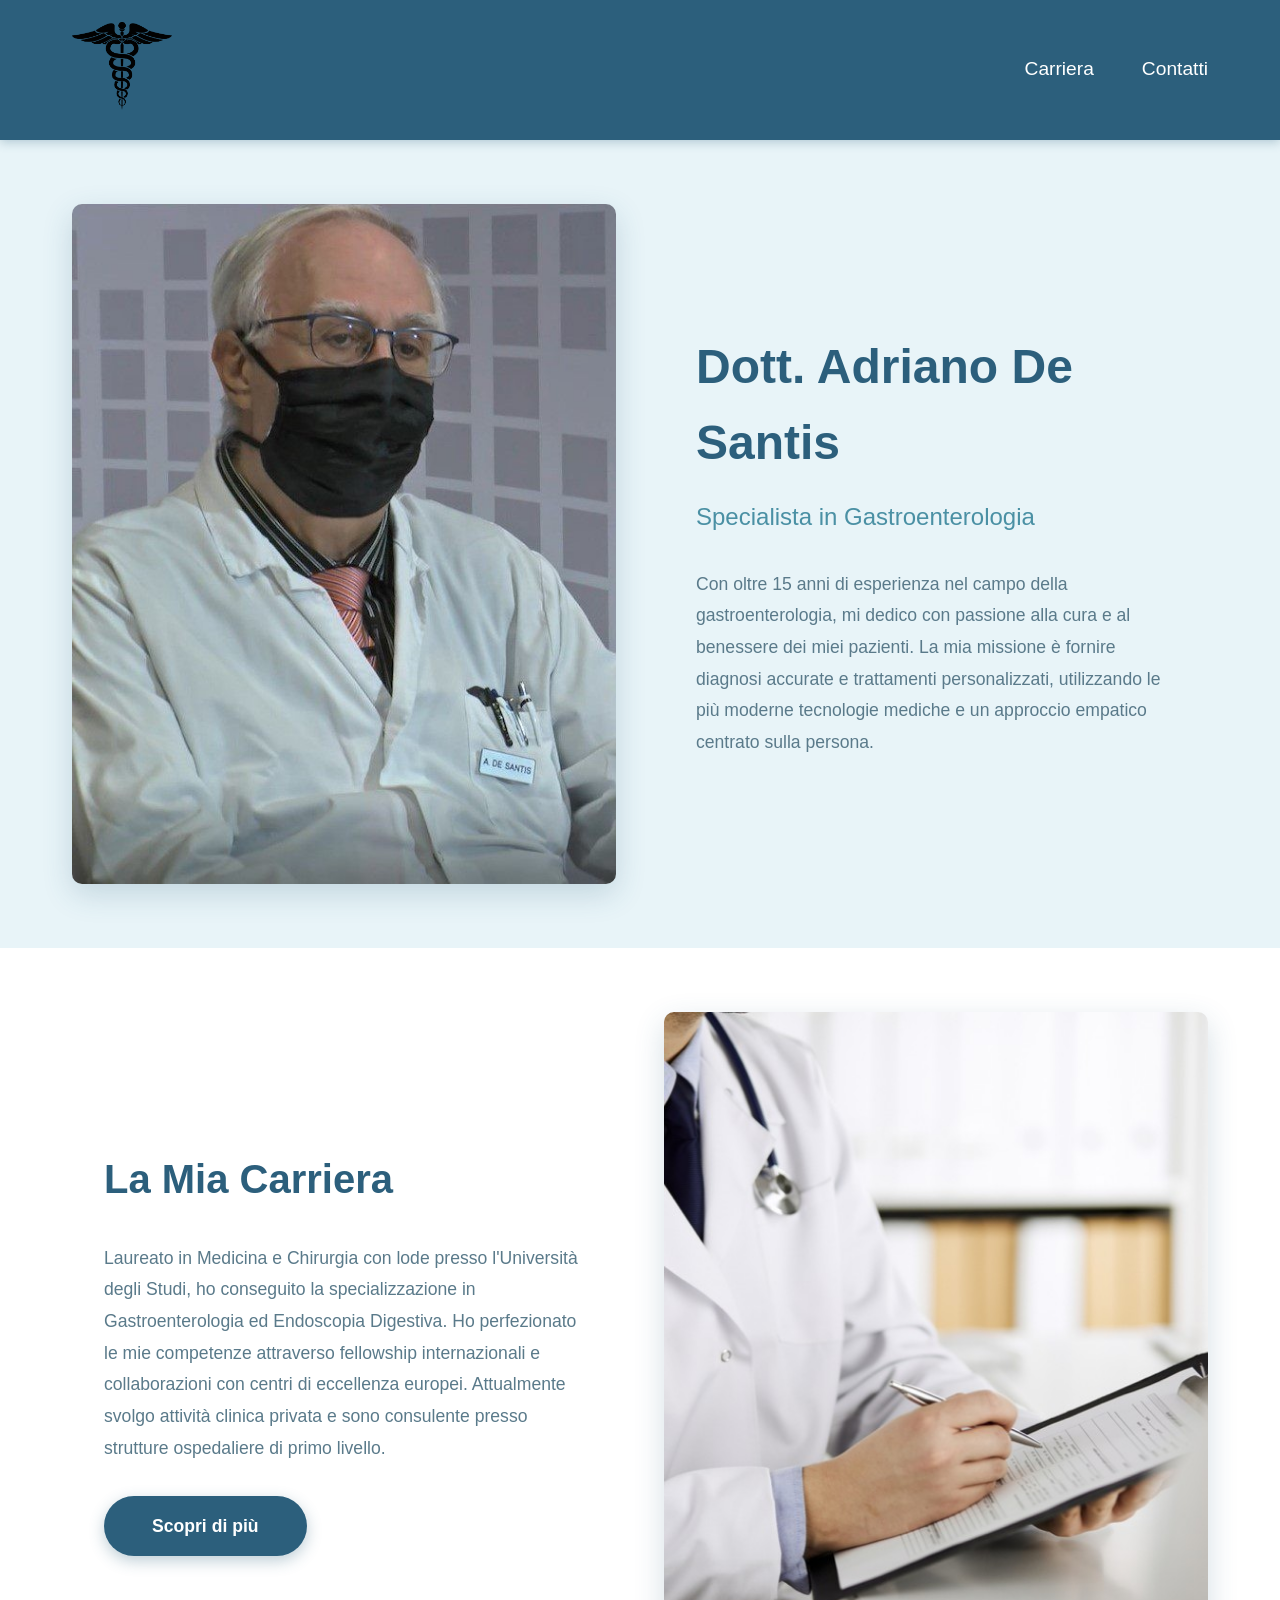
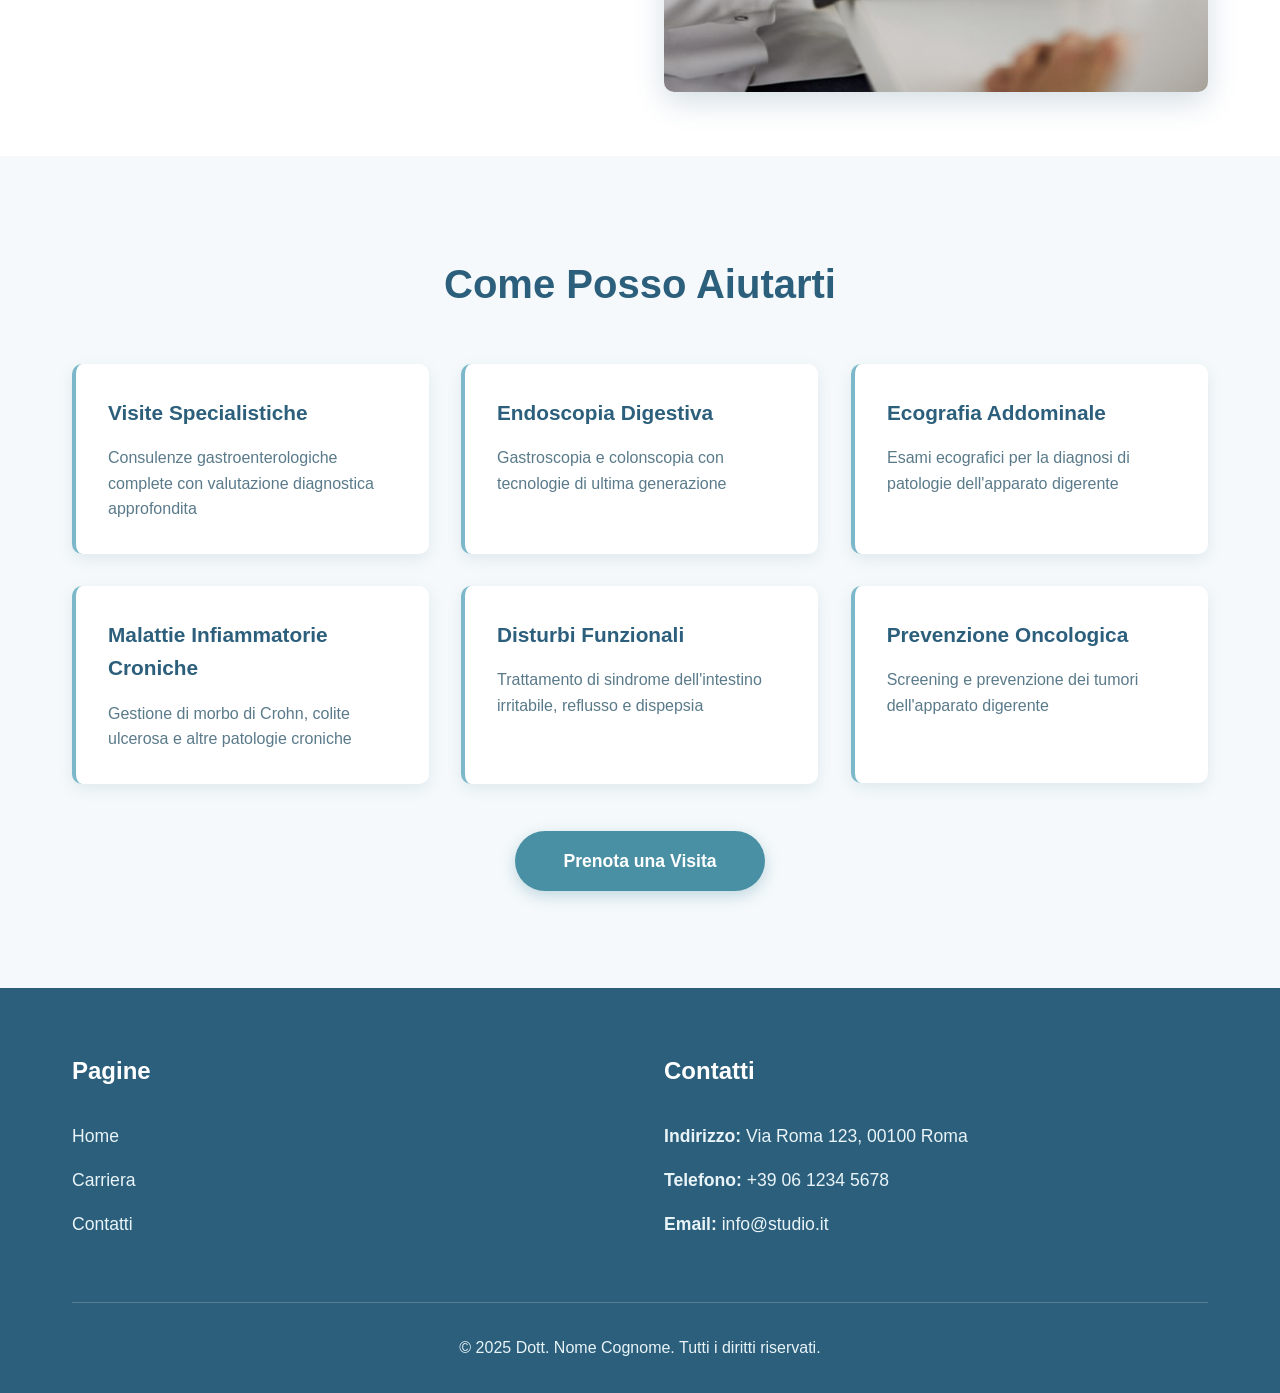
==== index.html @ cd959688 "primocaricamento" ====
<!DOCTYPE html>
<html lang="it">
<head>
    <meta charset="UTF-8">
    <meta name="viewport" content="width=device-width, initial-scale=1.0">
    <title>Dott. Nome Cognome - Gastroenterologo</title>
    <link rel="stylesheet" href="style.css">
</head>
<body>
    <!-- Header -->
    <header class="header">
        <div class="container">
            <div class="header-content">
                <div class="logo">
                    <img src="media/logo.png" alt="Logo Dott. Adriano De Santis" class="logo-image">
                </div>
                <nav class="nav">
                    <ul class="nav-list">
                        <li><a href="carriera.html" class="nav-link">Carriera</a></li>
                        <li><a href="contatti.html" class="nav-link">Contatti</a></li>
                    </ul>
                </nav>
            </div>
        </div>
    </header>

    <!-- Hero Section -->
    <main class="main">
        <!-- Section 1: Photo + Presentation -->
        <section class="hero-section section-1">
            <div class="container">
                <div class="hero-content reverse">
                    <div class="hero-image animate-slide-left">
                        <img src="media/foto_adri.jpg" alt="Dott. Adriano De Santis - Foto profilo" class="hero-photo" loading="eager" decoding="async">
                    </div>
                    <div class="hero-text animate-slide-right">
                        <h1 class="doctor-name">Dott. Adriano De Santis</h1>
                        <p class="doctor-title">Specialista in Gastroenterologia</p>
                        <p class="doctor-description">
                            Con oltre 15 anni di esperienza nel campo della gastroenterologia, 
                            mi dedico con passione alla cura e al benessere dei miei pazienti. 
                            La mia missione è fornire diagnosi accurate e trattamenti personalizzati, 
                            utilizzando le più moderne tecnologie mediche e un approccio empatico 
                            centrato sulla persona.
                        </p>
                    </div>
                </div>
            </div>
        </section>

        <!-- Section 2: Career Summary -->
        <section class="hero-section section-2">
            <div class="container">
                <div class="hero-content">
                    <div class="hero-text animate-slide-left">
                        <h2 class="section-title">La Mia Carriera</h2>
                        <p class="section-description">
                            Laureato in Medicina e Chirurgia con lode presso l'Università degli Studi, 
                            ho conseguito la specializzazione in Gastroenterologia ed Endoscopia Digestiva. 
                            Ho perfezionato le mie competenze attraverso fellowship internazionali e 
                            collaborazioni con centri di eccellenza europei. Attualmente svolgo attività 
                            clinica privata e sono consulente presso strutture ospedaliere di primo livello.
                        </p>
                        <a href="carriera.html" class="btn btn-primary">Scopri di più</a>
                    </div>
                    <div class="hero-image animate-slide-right">
                        <img src="media/visita-medica.jpeg" alt="Visita medica - Studio" class="hero-photo" loading="lazy" decoding="async">
                    </div>
                </div>
            </div>
        </section>

        <!-- Section 3: Services -->
        <section class="hero-section section-3">
            <div class="container">
                <div class="services-content">
                    <h2 class="section-title centered animate-fade-in">Come Posso Aiutarti</h2>
                    <div class="services-grid">
                        <div class="service-item animate-scale-up" data-delay="100">
                            <h3>Visite Specialistiche</h3>
                            <p>Consulenze gastroenterologiche complete con valutazione diagnostica approfondita</p>
                        </div>
                        <div class="service-item animate-scale-up" data-delay="200">
                            <h3>Endoscopia Digestiva</h3>
                            <p>Gastroscopia e colonscopia con tecnologie di ultima generazione</p>
                        </div>
                        <div class="service-item animate-scale-up" data-delay="300">
                            <h3>Ecografia Addominale</h3>
                            <p>Esami ecografici per la diagnosi di patologie dell'apparato digerente</p>
                        </div>
                        <div class="service-item animate-scale-up" data-delay="400">
                            <h3>Malattie Infiammatorie Croniche</h3>
                            <p>Gestione di morbo di Crohn, colite ulcerosa e altre patologie croniche</p>
                        </div>
                        <div class="service-item animate-scale-up" data-delay="500">
                            <h3>Disturbi Funzionali</h3>
                            <p>Trattamento di sindrome dell'intestino irritabile, reflusso e dispepsia</p>
                        </div>
                        <div class="service-item animate-scale-up" data-delay="600">
                            <h3>Prevenzione Oncologica</h3>
                            <p>Screening e prevenzione dei tumori dell'apparato digerente</p>
                        </div>
                    </div>
                    <div class="cta-container animate-bounce-in" data-delay="800">
                        <a href="contatti.html" class="btn btn-secondary">Prenota una Visita</a>
                    </div>
                </div>
            </div>
        </section>
    </main>

    <!-- Footer -->
    <footer class="footer">
        <div class="container">
            <div class="footer-content">
                <div class="footer-left">
                    <h3 class="footer-title">Pagine</h3>
                    <ul class="footer-links">
                        <li><a href="index.html">Home</a></li>
                        <li><a href="carriera.html">Carriera</a></li>
                        <li><a href="contatti.html">Contatti</a></li>
                    </ul>
                </div>
                <div class="footer-right">
                        <h3 class="footer-title">Contatti</h3>
                        <div class="contact-info">
                            <p class="contact-item"><strong>Indirizzo:</strong> Via Roma 123, 00100 Roma</p>
                            <p class="contact-item"><strong>Telefono:</strong> <a href="tel:+390612345678">+39 06 1234 5678</a></p>
                            <p class="contact-item"><strong>Email:</strong> <a href="mailto:info@studio.it">info@studio.it</a></p>
                    </div>
                </div>
            </div>
            <div class="footer-bottom">
                <p>&copy; 2025 Dott. Nome Cognome. Tutti i diritti riservati.</p>
            </div>
        </div>
    </footer>

    <script src="script.js"></script>
</body>
</html>
---- style.css ----
/* Reset e Base */
* {
    margin: 0;
    padding: 0;
    box-sizing: border-box;
}

:root {
    /* Color palette ispirata alla foto_idea */
    --color-primary: #2C5F7C;      /* Blu scuro professionale */
    --color-secondary: #4A90A4;    /* Azzurro medio */
    --color-accent: #7CB8C9;       /* Azzurro chiaro */
    --color-light: #E8F4F8;        /* Azzurro molto chiaro */
    --color-white: #FFFFFF;
    --color-text-dark: #1A3A4A;
    --color-text-light: #5A7A8A;
    --color-bg: #F5F9FB;
    
    /* Typography */
    --font-primary: 'Segoe UI', Tahoma, Geneva, Verdana, sans-serif;
    --font-size-base: 16px;
    --line-height: 1.6;
    
    /* Spacing */
    --spacing-xs: 0.5rem;
    --spacing-sm: 1rem;
    --spacing-md: 2rem;
    --spacing-lg: 3rem;
    --spacing-xl: 4rem;
    
    /* Transitions */
    --transition: all 0.3s ease;
}

body {
    font-family: var(--font-primary);
    font-size: var(--font-size-base);
    line-height: var(--line-height);
    color: var(--color-text-dark);
    background-color: var(--color-white);
}

.container {
    max-width: 1200px;
    margin: 0 auto;
    padding: 0 var(--spacing-md);
}

/* Header */
.header {
    background-color: var(--color-primary);
    box-shadow: 0 2px 10px rgba(44, 95, 124, 0.3);
    position: sticky;
    top: 0;
    z-index: 1000;
    transition: var(--transition);
}

.header.scrolled {
    box-shadow: 0 4px 20px rgba(44, 95, 124, 0.4);
}

.header-content {
    display: flex;
    justify-content: space-between;
    align-items: center;
    padding: var(--spacing-sm) 0;
}

.logo-circle {
    width: 60px;
    height: 60px;
    background-color: var(--color-white);
    border: 3px solid var(--color-white);
    border-radius: 50%;
    transition: var(--transition);
}

.logo-circle:hover {
    transform: scale(1.05);
    border-color: var(--color-accent);
}

/* Logo Image */
.logo-image {
    width: 100px;
    height: 100px;
    object-fit: contain;
    transition: var(--transition);
    border-radius: 8px;
}

.logo-image:hover {
    transform: scale(1.05);
}

.nav-list {
    display: flex;
    list-style: none;
    gap: var(--spacing-lg);
}

.nav-link {
    text-decoration: none;
    color: var(--color-white);
    font-weight: 500;
    font-size: 1.2rem;
    position: relative;
    padding: var(--spacing-xs) 0;
    transition: var(--transition);
}

.nav-link::after {
    content: '';
    position: absolute;
    bottom: 0;
    left: 0;
    width: 0;
    height: 2px;
    background-color: var(--color-white);
    transition: var(--transition);
}

.nav-link:hover {
    color: var(--color-accent);
}

.nav-link:hover::after {
    width: 100%;
}

/* Main Sections */
.main {
    background-color: var(--color-white);
}

.hero-section {
    padding: var(--spacing-xl) 0;
}

.section-1 {
    background-color: var(--color-light);
}

.section-2 {
    background-color: var(--color-white);
}

.section-3 {
    background-color: var(--color-bg);
}

.hero-content {
    display: grid;
    grid-template-columns: 1fr 1fr;
    gap: var(--spacing-lg);
    align-items: center;
}

.hero-content.reverse {
    direction: ltr;
}

.hero-content.reverse .hero-image {
    order: -1;
}

.hero-image {
    width: 100%;
}

.hero-photo {
    width: 100%;
    height: auto;
    aspect-ratio: 4/5;
    object-fit: cover;
    border-radius: 10px;
    box-shadow: 0 10px 30px rgba(44, 95, 124, 0.2);
    transition: var(--transition);
    display: block;
}

.hero-photo:hover {
    transform: translateY(-5px);
    box-shadow: 0 15px 40px rgba(44, 95, 124, 0.25);
}

.image-placeholder {
    width: 100%;
    aspect-ratio: 4/5;
    background: linear-gradient(135deg, var(--color-secondary), var(--color-accent));
    border-radius: 10px;
    display: flex;
    align-items: center;
    justify-content: center;
    box-shadow: 0 10px 30px rgba(44, 95, 124, 0.2);
    transition: var(--transition);
}

.image-placeholder:hover {
    transform: translateY(-5px);
    box-shadow: 0 15px 40px rgba(44, 95, 124, 0.25);
}

.image-placeholder span {
    color: var(--color-white);
    font-size: 1.2rem;
    font-weight: 500;
}

.hero-text {
    padding: var(--spacing-md);
}

.doctor-name {
    font-size: 3rem;
    color: var(--color-primary);
    margin-bottom: var(--spacing-sm);
    font-weight: 700;
}

.doctor-title {
    font-size: 1.5rem;
    color: var(--color-secondary);
    margin-bottom: var(--spacing-md);
    font-weight: 500;
}

.doctor-description {
    font-size: 1.1rem;
    color: var(--color-text-light);
    line-height: 1.8;
}

.section-title {
    font-size: 2.5rem;
    color: var(--color-primary);
    margin-bottom: var(--spacing-md);
    font-weight: 700;
}

.section-title.centered {
    text-align: center;
}

.section-description {
    font-size: 1.1rem;
    color: var(--color-text-light);
    line-height: 1.8;
    margin-bottom: var(--spacing-md);
}

/* Services Section */
.services-content {
    padding: var(--spacing-md) 0;
}

.services-grid {
    display: grid;
    grid-template-columns: repeat(auto-fit, minmax(300px, 1fr));
    gap: var(--spacing-md);
    margin: var(--spacing-lg) 0;
}

.service-item {
    background-color: var(--color-white);
    padding: var(--spacing-md);
    border-radius: 10px;
    box-shadow: 0 5px 15px rgba(44, 95, 124, 0.1);
    transition: var(--transition);
    border-left: 4px solid var(--color-accent);
}

.service-item:hover {
    transform: translateY(-5px);
    box-shadow: 0 10px 25px rgba(44, 95, 124, 0.15);
    border-left-color: var(--color-primary);
}

.service-item h3 {
    color: var(--color-primary);
    font-size: 1.3rem;
    margin-bottom: var(--spacing-sm);
}

.service-item p {
    color: var(--color-text-light);
    font-size: 1rem;
}

.cta-container {
    text-align: center;
    margin-top: var(--spacing-lg);
}

/* Buttons */
.btn {
    display: inline-block;
    padding: var(--spacing-sm) var(--spacing-lg);
    text-decoration: none;
    border-radius: 50px;
    font-weight: 600;
    font-size: 1.1rem;
    transition: var(--transition);
    cursor: pointer;
    border: none;
}

.btn-primary {
    background-color: var(--color-primary);
    color: var(--color-white);
    box-shadow: 0 5px 15px rgba(44, 95, 124, 0.3);
}

.btn-primary:hover {
    background-color: var(--color-secondary);
    transform: translateY(-2px);
    box-shadow: 0 8px 20px rgba(44, 95, 124, 0.4);
}

.btn-secondary {
    background-color: var(--color-secondary);
    color: var(--color-white);
    box-shadow: 0 5px 15px rgba(74, 144, 164, 0.3);
}

.btn-secondary:hover {
    background-color: var(--color-primary);
    transform: translateY(-2px);
    box-shadow: 0 8px 20px rgba(74, 144, 164, 0.4);
}

/* Footer */
.footer {
    background-color: var(--color-primary);
    color: var(--color-white);
    padding: var(--spacing-xl) 0 var(--spacing-md);
}

.footer-content {
    display: grid;
    grid-template-columns: 1fr 1fr;
    gap: var(--spacing-lg);
    margin-bottom: var(--spacing-lg);
}

.footer-title {
    font-size: 1.5rem;
    margin-bottom: var(--spacing-md);
    color: var(--color-white);
}

.footer-links {
    list-style: none;
}

.footer-links li {
    margin-bottom: var(--spacing-sm);
}

.footer-links a {
    color: var(--color-light);
    text-decoration: none;
    font-size: 1.1rem;
    transition: var(--transition);
}

.footer-links a:hover {
    color: var(--color-white);
    padding-left: var(--spacing-xs);
}

.contact-info {
    color: var(--color-light);
}

.contact-item {
    margin-bottom: var(--spacing-sm);
    font-size: 1.1rem;
    color: var(--color-light);
}

.contact-item a {
    color: var(--color-light);
    text-decoration: none;
    transition: var(--transition);
}

.contact-item a:hover {
    color: var(--color-white);
}

.footer-bottom {
    text-align: center;
    padding-top: var(--spacing-md);
    border-top: 1px solid rgba(255, 255, 255, 0.2);
    color: var(--color-light);
}

/* Responsive Design */
@media (max-width: 768px) {
    /* Header rimane orizzontale anche su mobile */
    .header-content {
        flex-direction: row;
        gap: var(--spacing-sm);
        padding: var(--spacing-sm) 0;
    }
    
    .logo-circle {
        width: 50px;
        height: 50px;
    }
    
    .nav-list {
        gap: var(--spacing-sm);
        flex-direction: row;
    }
    
    .nav-link {
        font-size: 1rem;
    }
    
    .hero-content {
        grid-template-columns: 1fr;
        gap: var(--spacing-md);
    }
    
    .hero-content.reverse .hero-image {
        order: 0;
    }
    
    /* Section 2: foto prima, testo dopo su mobile */
    .section-2 .hero-content .hero-text {
        order: 2;
    }
    
    .section-2 .hero-content .hero-image {
        order: 1;
    }
    
    .doctor-name {
        font-size: 2rem;
    }
    
    .section-title {
        font-size: 2rem;
    }
    
    .services-grid {
        grid-template-columns: 1fr;
    }
    
    .footer-content {
        grid-template-columns: 1fr;
    }
}

@media (max-width: 480px) {
    :root {
        --spacing-md: 1rem;
        --spacing-lg: 1.5rem;
        --spacing-xl: 2rem;
    }
    
    .header-content {
        padding: 0.75rem 0;
    }
    
    .logo-circle {
        width: 45px;
        height: 45px;
    }
    
    .nav-list {
        gap: 0.75rem;
    }
    
    .nav-link {
        font-size: 0.9rem;
    }
    
    .doctor-name {
        font-size: 1.5rem;
    }
    
    .doctor-title {
        font-size: 1.2rem;
    }
    
    .section-title {
        font-size: 1.5rem;
    }
}

/* Animations */
@keyframes fadeIn {
    from {
        opacity: 0;
        transform: translateY(20px);
    }
    to {
        opacity: 1;
        transform: translateY(0);
    }
}

.fade-in {
    animation: fadeIn 0.6s ease-out;
}

/* ========================================
   ANIMAZIONI AVANZATE PER INDEX
   ======================================== */

/* Slide from Left */
@keyframes slideLeft {
    from {
        opacity: 0;
        transform: translateX(-80px);
    }
    to {
        opacity: 1;
        transform: translateX(0);
    }
}

.animate-slide-left {
    opacity: 0;
    animation: slideLeft 1.2s ease-out forwards;
}

/* Slide from Right */
@keyframes slideRight {
    from {
        opacity: 0;
        transform: translateX(80px);
    }
    to {
        opacity: 1;
        transform: translateX(0);
    }
}

.animate-slide-right {
    opacity: 0;
    animation: slideRight 1.2s ease-out forwards;
}

/* Fade In */
@keyframes animateFadeIn {
    from {
        opacity: 0;
        transform: translateY(40px);
    }
    to {
        opacity: 1;
        transform: translateY(0);
    }
}

.animate-fade-in {
    opacity: 0;
    animation: animateFadeIn 1s ease-out forwards;
}

/* Scale Up */
@keyframes scaleUp {
    from {
        opacity: 0;
        transform: scale(0.7) translateY(30px);
    }
    to {
        opacity: 1;
        transform: scale(1) translateY(0);
    }
}

.animate-scale-up {
    opacity: 0;
    animation: scaleUp 0.8s ease-out forwards;
}

/* Bounce In */
@keyframes bounceIn {
    0% {
        opacity: 0;
        transform: scale(0.3) translateY(40px);
    }
    50% {
        opacity: 1;
        transform: scale(1.08) translateY(-5px);
    }
    70% {
        transform: scale(0.95) translateY(0);
    }
    100% {
        opacity: 1;
        transform: scale(1) translateY(0);
    }
}

.animate-bounce-in {
    opacity: 0;
    animation: bounceIn 1.4s ease-out forwards;
}

/* Stato iniziale per le animazioni - non partire finché non è visibile */
.animate-slide-left,
.animate-slide-right,
.animate-fade-in,
.animate-scale-up,
.animate-bounce-in {
    animation-play-state: paused;
}

.animate-slide-left.start-animation,
.animate-slide-right.start-animation,
.animate-fade-in.start-animation,
.animate-scale-up.start-animation,
.animate-bounce-in.start-animation {
    animation-play-state: running;
}

/* Pulse effect on hover for buttons */
@keyframes pulse {
    0% {
        box-shadow: 0 0 0 0 rgba(74, 144, 164, 0.7);
    }
    70% {
        box-shadow: 0 0 0 15px rgba(74, 144, 164, 0);
    }
    100% {
        box-shadow: 0 0 0 0 rgba(74, 144, 164, 0);
    }
}

.btn-secondary:hover {
    animation: pulse 1.5s infinite;
}

/* Classe per animazioni attivate */
.animate-on-scroll {
    opacity: 0;
}

/* ========================================
   PAGINA CARRIERA - STILI SPECIFICI
   ======================================== */

/* Hero Carriera */
.career-hero {
    background: linear-gradient(135deg, var(--color-light) 0%, var(--color-white) 100%);
    padding: var(--spacing-xl) 0;
}

.career-intro {
    max-width: 900px;
    margin: 0 auto;
    text-align: center;
}

.page-title {
    font-size: 3.5rem;
    color: var(--color-primary);
    margin-bottom: var(--spacing-sm);
    font-weight: 700;
}

.page-subtitle {
    font-size: 1.5rem;
    color: var(--color-secondary);
    margin-bottom: var(--spacing-md);
    font-weight: 500;
}

.intro-text {
    font-size: 1.1rem;
    color: var(--color-text-light);
    line-height: 1.8;
}

/* Sezioni alternate */
.section-white {
    background-color: var(--color-white);
}

.section-light {
    background-color: var(--color-light);
}

/* Timeline */
.timeline {
    position: relative;
    max-width: 1000px;
    margin: var(--spacing-lg) auto;
    padding-left: 0;
}

.timeline::before {
    content: '';
    position: absolute;
    left: 150px;
    top: 0;
    bottom: 0;
    width: 3px;
    background: linear-gradient(to bottom, var(--color-secondary), var(--color-accent));
}

.timeline-item {
    display: flex;
    gap: var(--spacing-lg);
    margin-bottom: var(--spacing-xl);
    position: relative;
}

.timeline-date {
    flex: 0 0 120px;
    font-weight: 700;
    font-size: 1.1rem;
    color: var(--color-primary);
    text-align: right;
    padding-top: 0.5rem;
}

.timeline-content {
    flex: 1;
    background-color: var(--color-white);
    padding: var(--spacing-md);
    border-radius: 10px;
    box-shadow: 0 5px 20px rgba(44, 95, 124, 0.1);
    margin-left: var(--spacing-md);
    position: relative;
    transition: var(--transition);
}

.timeline-content::before {
    content: '';
    position: absolute;
    left: -20px;
    top: 20px;
    width: 15px;
    height: 15px;
    background-color: var(--color-secondary);
    border: 3px solid var(--color-white);
    border-radius: 50%;
    box-shadow: 0 0 0 3px var(--color-light);
}

.timeline-content:hover {
    transform: translateX(5px);
    box-shadow: 0 8px 30px rgba(44, 95, 124, 0.15);
}

.timeline-title {
    font-size: 1.5rem;
    color: var(--color-primary);
    margin-bottom: var(--spacing-xs);
    font-weight: 600;
}

.timeline-location {
    font-size: 1rem;
    color: var(--color-secondary);
    font-weight: 500;
    margin-bottom: var(--spacing-sm);
}

.timeline-description {
    font-size: 1rem;
    color: var(--color-text-light);
    line-height: 1.7;
}

/* Competenze Grid */
.competenze-grid {
    display: grid;
    grid-template-columns: repeat(auto-fit, minmax(280px, 1fr));
    gap: var(--spacing-md);
    margin-top: var(--spacing-lg);
}

.competenza-card {
    background-color: var(--color-white);
    padding: var(--spacing-lg);
    border-radius: 10px;
    box-shadow: 0 5px 20px rgba(44, 95, 124, 0.1);
    text-align: center;
    transition: var(--transition);
    border-top: 4px solid var(--color-accent);
}

.competenza-card:hover {
    transform: translateY(-10px);
    box-shadow: 0 10px 30px rgba(44, 95, 124, 0.2);
    border-top-color: var(--color-primary);
}

.competenza-icon {
    font-size: 3rem;
    margin-bottom: var(--spacing-sm);
}

.competenza-card h3 {
    font-size: 1.3rem;
    color: var(--color-primary);
    margin-bottom: var(--spacing-sm);
    font-weight: 600;
}

.competenza-card p {
    font-size: 1rem;
    color: var(--color-text-light);
    line-height: 1.6;
}

/* Pubblicazioni */
.pubblicazioni-content {
    max-width: 900px;
    margin: 0 auto;
}

.pubblicazioni-list {
    margin-top: var(--spacing-lg);
}

.pubblicazione-item {
    background-color: var(--color-white);
    padding: var(--spacing-md);
    margin-bottom: var(--spacing-md);
    border-radius: 8px;
    border-left: 4px solid var(--color-secondary);
    transition: var(--transition);
}

.pubblicazione-item:hover {
    border-left-color: var(--color-primary);
    box-shadow: 0 5px 15px rgba(44, 95, 124, 0.1);
    transform: translateX(5px);
}

.pubblicazione-title {
    font-size: 1.2rem;
    color: var(--color-primary);
    margin-bottom: var(--spacing-xs);
    font-weight: 600;
}

.pubblicazione-journal {
    font-size: 1rem;
    color: var(--color-secondary);
    font-style: italic;
    margin-bottom: 0.3rem;
}

.pubblicazione-authors {
    font-size: 0.95rem;
    color: var(--color-text-light);
}

/* Affiliazioni Grid */
.affiliazioni-grid {
    display: grid;
    grid-template-columns: repeat(auto-fit, minmax(250px, 1fr));
    gap: var(--spacing-md);
    margin-top: var(--spacing-lg);
}

.affiliazione-item {
    background-color: var(--color-white);
    padding: var(--spacing-md);
    border-radius: 10px;
    box-shadow: 0 3px 15px rgba(44, 95, 124, 0.08);
    text-align: center;
    transition: var(--transition);
}

.affiliazione-item:hover {
    box-shadow: 0 8px 25px rgba(44, 95, 124, 0.15);
    transform: translateY(-5px);
}

.affiliazione-item h4 {
    font-size: 1.5rem;
    color: var(--color-primary);
    margin-bottom: var(--spacing-xs);
    font-weight: 700;
}

.affiliazione-item p {
    font-size: 0.95rem;
    color: var(--color-text-light);
    line-height: 1.5;
}

/* CTA Section */
.section-cta {
    background: linear-gradient(135deg, var(--color-primary) 0%, var(--color-secondary) 100%);
    padding: var(--spacing-xl) 0;
}

.cta-content {
    text-align: center;
    max-width: 700px;
    margin: 0 auto;
}

.cta-title {
    font-size: 2.5rem;
    color: var(--color-white);
    margin-bottom: var(--spacing-sm);
    font-weight: 700;
}

.cta-text {
    font-size: 1.2rem;
    color: var(--color-light);
    margin-bottom: var(--spacing-lg);
}

.btn-large {
    padding: var(--spacing-md) calc(var(--spacing-lg) * 1.5);
    font-size: 1.2rem;
}

/* Active link style */
.nav-link.active {
    color: var(--color-accent);
}

.nav-link.active::after {
    width: 100%;
}

/* Responsive per pagina Carriera */
@media (max-width: 768px) {
    .page-title {
        font-size: 2.5rem;
    }
    
    .page-subtitle {
        font-size: 1.2rem;
    }
    
    .timeline::before {
        left: 20px;
    }
    
    .timeline-item {
        flex-direction: column;
        margin-bottom: var(--spacing-lg);
    }
    
    .timeline-date {
        text-align: left;
        flex: none;
        margin-bottom: var(--spacing-xs);
    }
    
    .timeline-content {
        margin-left: var(--spacing-lg);
    }
    
    .timeline-content::before {
        left: -35px;
    }
    
    .competenze-grid {
        grid-template-columns: 1fr;
    }
    
    .affiliazioni-grid {
        grid-template-columns: 1fr;
    }
    
    .cta-title {
        font-size: 2rem;
    }
}

@media (max-width: 480px) {
    .page-title {
        font-size: 2rem;
    }
    
    .page-subtitle {
        font-size: 1.1rem;
    }
    
    .timeline-content {
        margin-left: var(--spacing-md);
    }
    
    .cta-title {
        font-size: 1.7rem;
    }
    
    .btn-large {
        padding: var(--spacing-sm) var(--spacing-lg);
        font-size: 1.1rem;
    }
}

/* ========================================
   PAGINA CONTATTI - STILI SPECIFICI
   ======================================== */

/* Hero Contatti */
.contact-hero {
    background: linear-gradient(135deg, var(--color-light) 0%, var(--color-white) 100%);
    padding: var(--spacing-xl) 0;
}

.contact-intro {
    max-width: 900px;
    margin: 0 auto;
    text-align: center;
}

/* Contact Wrapper */
.contact-wrapper {
    display: grid;
    grid-template-columns: 1fr 1fr;
    gap: var(--spacing-xl);
    margin-top: var(--spacing-lg);
}

/* Left Column - Info + Map */
.contact-info-column {
    display: flex;
    flex-direction: column;
    gap: var(--spacing-lg);
}

.contact-details {
    background-color: var(--color-white);
    padding: var(--spacing-lg);
    border-radius: 10px;
    box-shadow: 0 5px 20px rgba(44, 95, 124, 0.1);
}

.contact-section-title {
    font-size: 2rem;
    color: var(--color-primary);
    margin-bottom: var(--spacing-md);
    font-weight: 700;
}

.contact-detail-item {
    display: flex;
    gap: var(--spacing-md);
    margin-bottom: var(--spacing-lg);
    padding-bottom: var(--spacing-md);
    border-bottom: 2px solid var(--color-light);
}

.contact-detail-item:last-child {
    margin-bottom: 0;
    padding-bottom: 0;
    border-bottom: none;
}

.contact-icon {
    flex: 0 0 50px;
    width: 50px;
    height: 50px;
    background-color: var(--color-light);
    border-radius: 50%;
    display: flex;
    align-items: center;
    justify-content: center;
    font-size: 1.5rem;
}

.contact-detail-content h3 {
    font-size: 1.2rem;
    color: var(--color-primary);
    margin-bottom: var(--spacing-xs);
    font-weight: 600;
}

.contact-link {
    font-size: 1.3rem;
    color: var(--color-secondary);
    text-decoration: none;
    font-weight: 600;
    transition: var(--transition);
    display: block;
    margin-bottom: 0.3rem;
}

.contact-link:hover {
    color: var(--color-primary);
}

.contact-detail-note {
    font-size: 0.95rem;
    color: var(--color-text-light);
    font-style: italic;
}

.contact-address {
    font-size: 1.1rem;
    color: var(--color-text-light);
    line-height: 1.6;
}

/* Map Container */
.map-container {
    background-color: var(--color-white);
    padding: var(--spacing-lg);
    border-radius: 10px;
    box-shadow: 0 5px 20px rgba(44, 95, 124, 0.1);
}

.map-title {
    font-size: 1.5rem;
    color: var(--color-primary);
    margin-bottom: var(--spacing-md);
    font-weight: 600;
}

.map-wrapper {
    border-radius: 10px;
    overflow: hidden;
    box-shadow: 0 3px 15px rgba(44, 95, 124, 0.1);
}

/* Right Column - Form */
.contact-form-column {
    display: flex;
    flex-direction: column;
}

.form-container {
    background-color: var(--color-white);
    padding: var(--spacing-lg);
    border-radius: 10px;
    box-shadow: 0 5px 20px rgba(44, 95, 124, 0.1);
}

.contact-form {
    margin-top: var(--spacing-md);
}

.form-group {
    margin-bottom: var(--spacing-md);
}

.form-label {
    display: block;
    font-size: 1rem;
    font-weight: 600;
    color: var(--color-text-dark);
    margin-bottom: var(--spacing-xs);
}

.form-input,
.form-textarea {
    width: 100%;
    padding: var(--spacing-sm);
    font-size: 1rem;
    font-family: var(--font-primary);
    color: var(--color-text-dark);
    background-color: var(--color-bg);
    border: 2px solid var(--color-light);
    border-radius: 8px;
    transition: var(--transition);
}

.form-input:focus,
.form-textarea:focus {
    outline: none;
    border-color: var(--color-secondary);
    background-color: var(--color-white);
    box-shadow: 0 0 0 3px rgba(74, 144, 164, 0.1);
}

.form-textarea {
    resize: vertical;
    min-height: 120px;
}

.form-checkbox-group {
    margin-bottom: var(--spacing-md);
}

.checkbox-label {
    display: flex;
    align-items: flex-start;
    gap: var(--spacing-sm);
    font-size: 0.95rem;
    color: var(--color-text-light);
    cursor: pointer;
}

.form-checkbox {
    margin-top: 0.2rem;
    width: 18px;
    height: 18px;
    cursor: pointer;
}

.privacy-link {
    color: var(--color-secondary);
    text-decoration: underline;
    transition: var(--transition);
}

.privacy-link:hover {
    color: var(--color-primary);
}

.btn-full {
    width: 100%;
}

.form-note {
    text-align: center;
    font-size: 0.9rem;
    color: var(--color-text-light);
    margin-top: var(--spacing-sm);
}

/* Orari Grid */
.orari-grid {
    display: grid;
    grid-template-columns: repeat(auto-fit, minmax(250px, 1fr));
    gap: var(--spacing-md);
    margin: var(--spacing-lg) 0;
}

.orario-item {
    background-color: var(--color-white);
    padding: var(--spacing-md);
    border-radius: 10px;
    box-shadow: 0 3px 15px rgba(44, 95, 124, 0.08);
    text-align: center;
    transition: var(--transition);
}

.orario-item:hover {
    box-shadow: 0 8px 25px rgba(44, 95, 124, 0.15);
    transform: translateY(-5px);
}

.orario-day {
    font-size: 1.2rem;
    font-weight: 700;
    color: var(--color-primary);
    margin-bottom: var(--spacing-xs);
}

.orario-time {
    font-size: 1rem;
    color: var(--color-text-light);
}

.orari-note {
    text-align: center;
    font-size: 0.95rem;
    color: var(--color-text-light);
    font-style: italic;
    margin-top: var(--spacing-md);
}

/* FAQ Section */
.faq-container {
    max-width: 900px;
    margin: var(--spacing-lg) auto 0;
}

.faq-item {
    background-color: var(--color-white);
    padding: var(--spacing-md);
    margin-bottom: var(--spacing-md);
    border-radius: 10px;
    border-left: 4px solid var(--color-secondary);
    box-shadow: 0 3px 15px rgba(44, 95, 124, 0.08);
    transition: var(--transition);
}

.faq-item:hover {
    border-left-color: var(--color-primary);
    box-shadow: 0 5px 20px rgba(44, 95, 124, 0.12);
    transform: translateX(5px);
}

.faq-question {
    font-size: 1.2rem;
    color: var(--color-primary);
    margin-bottom: var(--spacing-sm);
    font-weight: 600;
}

.faq-answer {
    font-size: 1rem;
    color: var(--color-text-light);
    line-height: 1.7;
}

/* Responsive per pagina Contatti */
@media (max-width: 768px) {
    .contact-wrapper {
        grid-template-columns: 1fr;
        gap: var(--spacing-lg);
    }
    
    .contact-detail-item {
        flex-direction: column;
        align-items: flex-start;
    }
    
    .contact-icon {
        margin-bottom: var(--spacing-xs);
    }
    
    .orari-grid {
        grid-template-columns: 1fr;
    }
}

@media (max-width: 480px) {
    .contact-section-title {
        font-size: 1.5rem;
    }
    
    .contact-link {
        font-size: 1.1rem;
    }
    
    .form-container {
        padding: var(--spacing-md);
    }
    
    .map-wrapper iframe {
        height: 250px;
    }
}


/* Logo Image Responsive Adjustments */
@media (max-width: 768px) {
    .logo-image {
        width: 70px;
        height: 70px;
    }
}

@media (max-width: 480px) {
    .logo-image {
        width: 60px;
        height: 60px;
    }
}
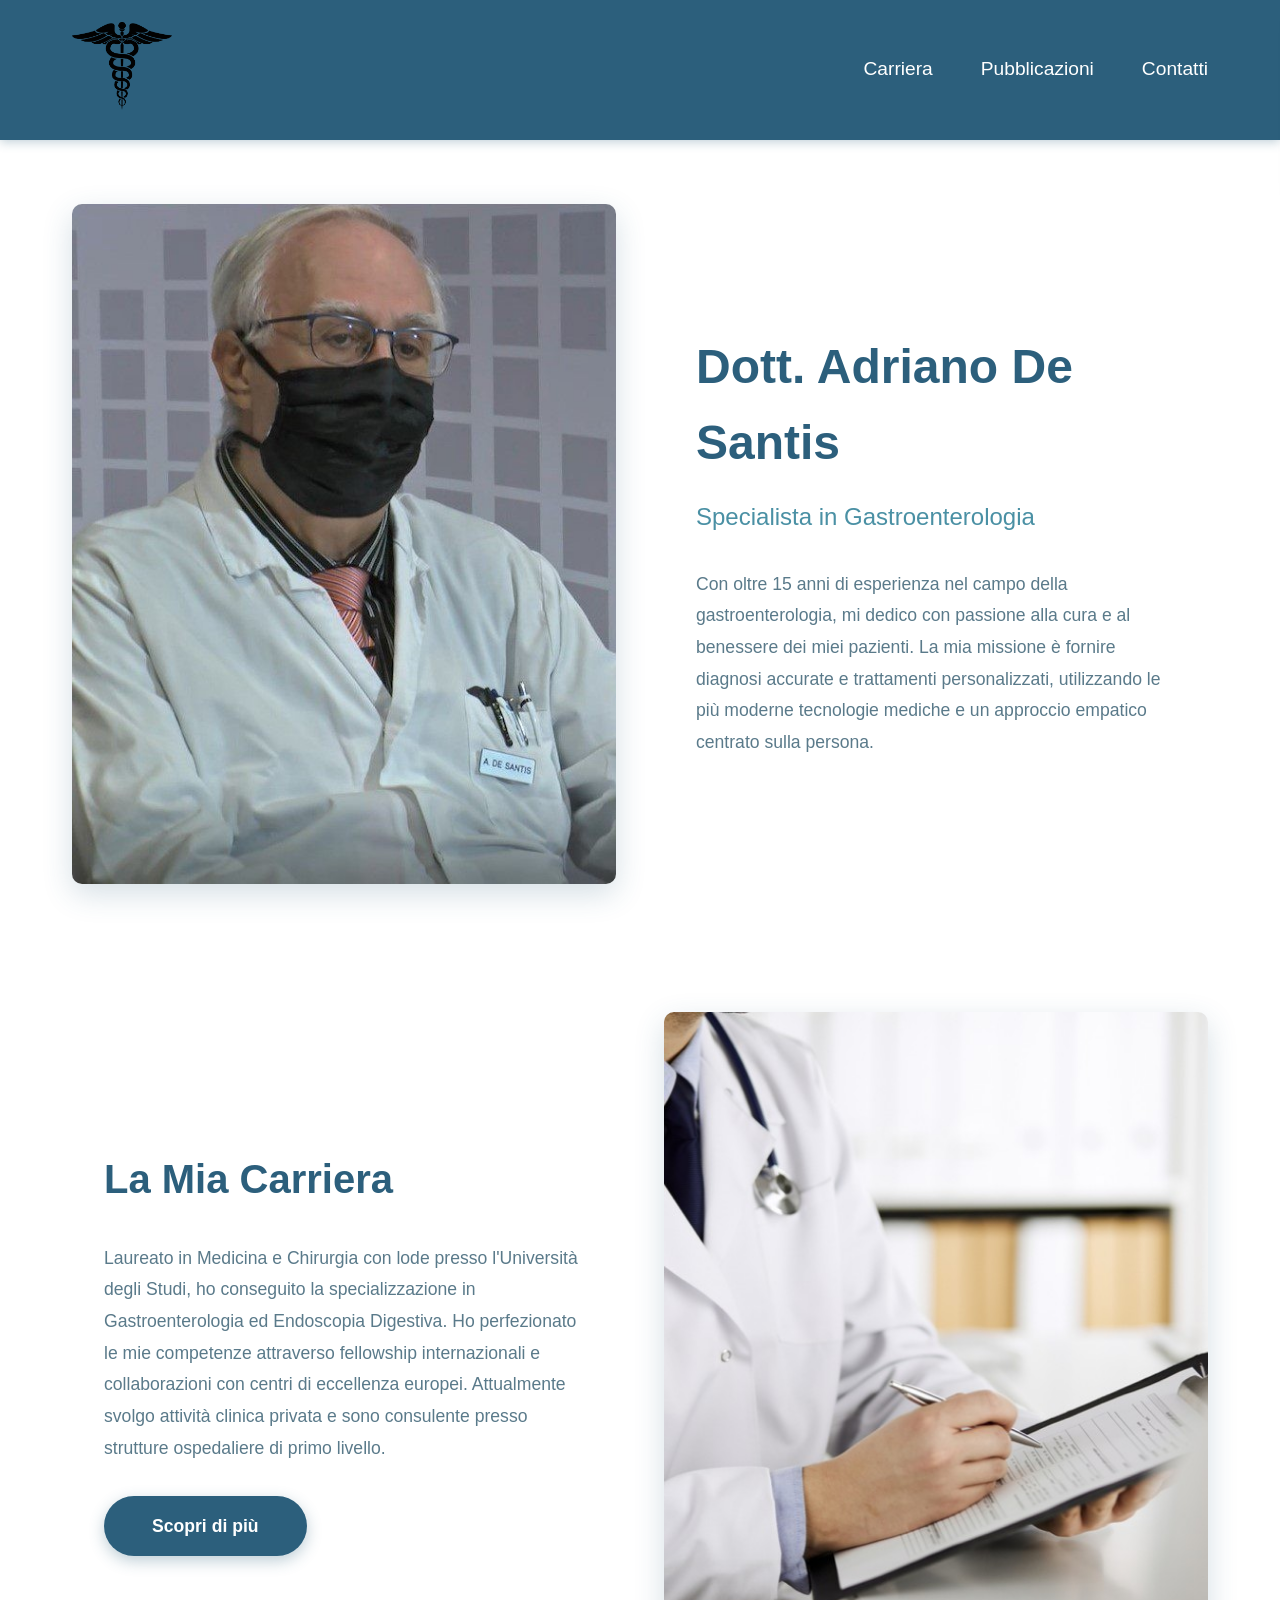
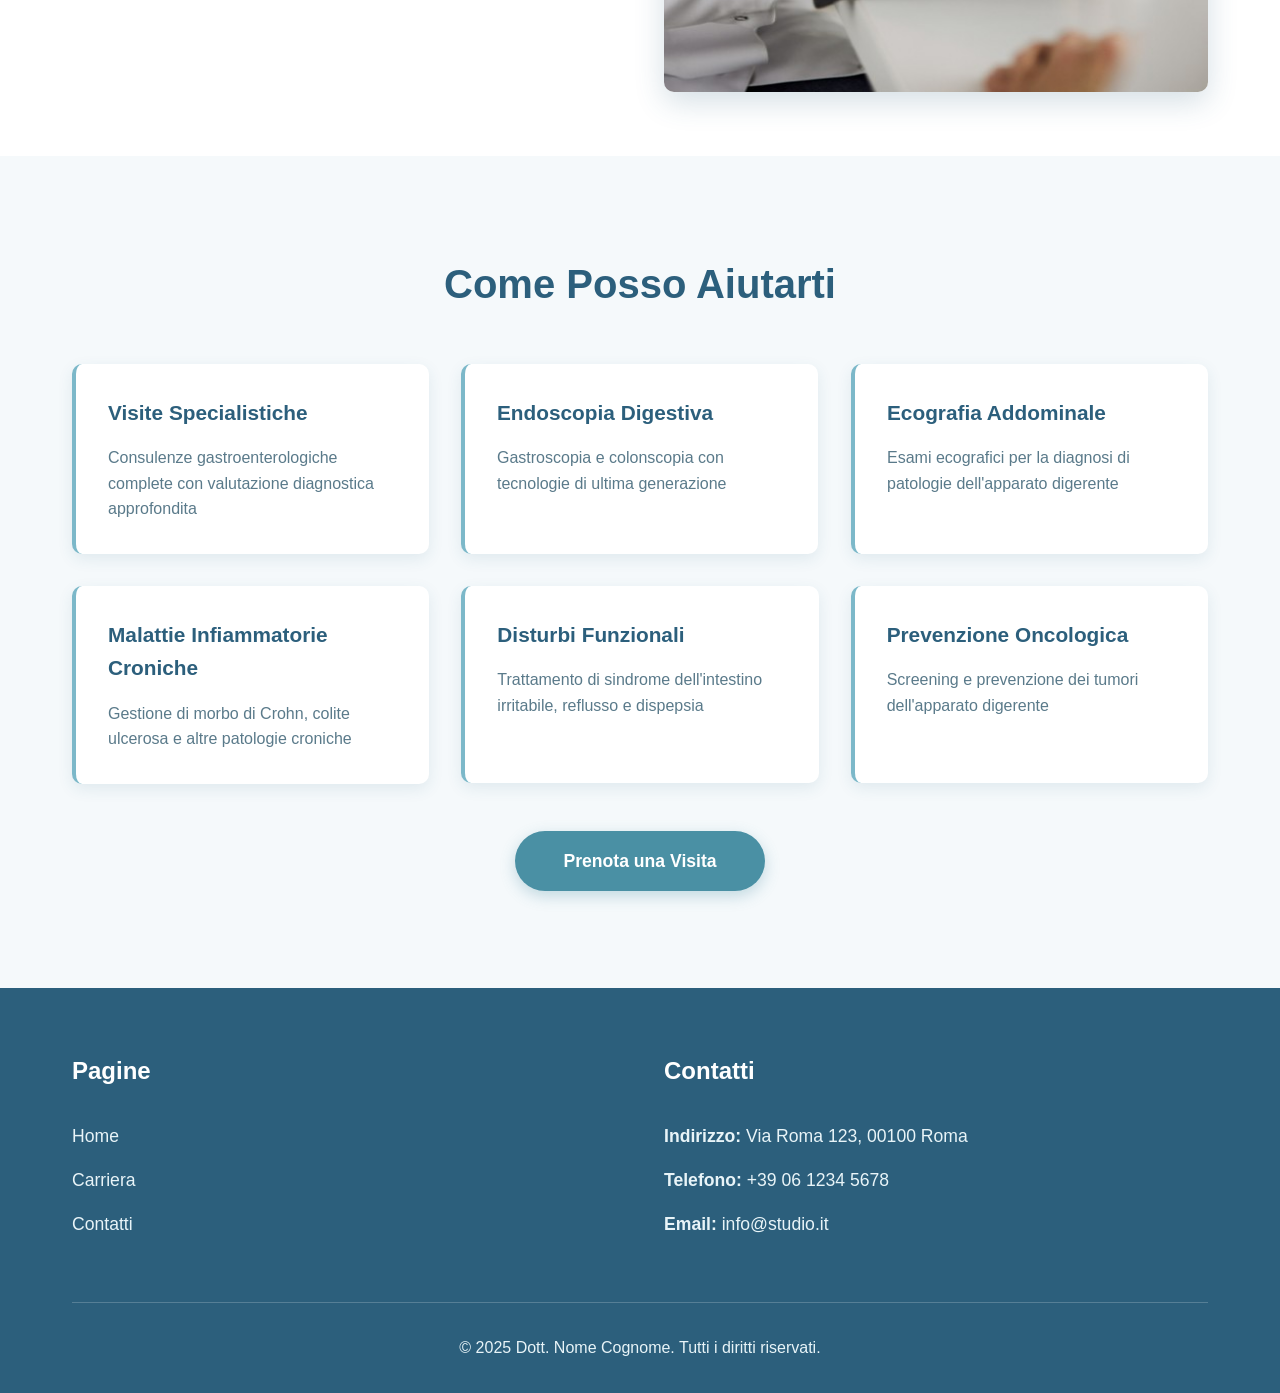
==== commit c92a7e3b: "responsive creazoine pagina pubblicazioni" ====
--- a/index.html
+++ b/index.html
@@ -17,9 +17,25 @@
                 <nav class="nav">
                     <ul class="nav-list">
                         <li><a href="carriera.html" class="nav-link">Carriera</a></li>
+                        <li><a href="Pubblicazioni.html" class="nav-link">Pubblicazioni</a></li>
                         <li><a href="contatti.html" class="nav-link">Contatti</a></li>
                     </ul>
                 </nav>
+                <!-- Hamburger per mobile -->
+                <button class="hamburger" aria-label="Apri menu" aria-expanded="false" aria-controls="mobile-menu">
+                    <span class="hamburger-box">
+                        <span class="hamburger-inner"></span>
+                    </span>
+                </button>
+                <div id="mobile-menu" class="mobile-menu" aria-hidden="true">
+                    <div class="mobile-menu-inner">
+                        <ul class="mobile-nav-list">
+                            <li><a href="carriera.html">Carriera</a></li>
+                            <li><a href="Pubblicazioni.html">Pubblicazioni</a></li>
+                            <li><a href="contatti.html">Contatti</a></li>
+                        </ul>
+                    </div>
+                </div>
             </div>
         </div>
     </header>
--- a/style.css
+++ b/style.css
@@ -136,14 +136,8 @@
 
 .hero-section {
     padding: var(--spacing-xl) 0;
-}
-
-.section-1 {
-    background-color: var(--color-light);
-}
-
-.section-2 {
-    background-color: var(--color-white);
+    background-color: var(--color-white);
+    transition: var(--transition);
 }
 
 .section-3 {
@@ -830,12 +824,38 @@
     border-radius: 8px;
     border-left: 4px solid var(--color-secondary);
     transition: var(--transition);
+    display: flex;
+    align-items: center;
+    gap: var(--spacing-md);
 }
 
 .pubblicazione-item:hover {
     border-left-color: var(--color-primary);
     box-shadow: 0 5px 15px rgba(44, 95, 124, 0.1);
     transform: translateX(5px);
+}
+
+.pubblicazione-info {
+    flex: 1 1 auto;
+}
+
+.pubblicazione-actions {
+    flex: 0 0 auto;
+    display: flex;
+    align-items: center;
+    justify-content: flex-end;
+}
+
+@media (max-width: 768px) {
+    .pubblicazione-item {
+        flex-direction: column;
+        align-items: stretch;
+    }
+
+    .pubblicazione-actions {
+        justify-content: flex-start;
+        margin-top: var(--spacing-sm);
+    }
 }
 
 .pubblicazione-title {
@@ -1352,3 +1372,182 @@
         height: 60px;
     }
 }
+
+/* Hamburger & Mobile Menu */
+.hamburger {
+    display: none; /* mostrato solo su mobile */
+    background: transparent;
+    border: none;
+    cursor: pointer;
+    padding: 0.5rem;
+    position: relative; /* permettere z-index */
+    z-index: 3001; /* più alto dell'overlay (2000) e dell'header (1000) */
+}
+
+.hamburger-box {
+    width: 28px;
+    height: 20px;
+    display: inline-block;
+    position: relative;
+}
+
+.hamburger-inner,
+.hamburger-inner,
+.hamburger-inner::before,
+.hamburger-inner::after {
+    width: 28px;
+    height: 3px;
+    background-color: var(--color-white);
+    display: block;
+    border-radius: 2px;
+    position: absolute;
+    transition: transform 0.25s ease, opacity 0.25s ease, background-color 0.25s ease;
+    transform-origin: center;
+}
+
+/* center the middle bar, and position pseudo bars relative to the middle */
+.hamburger-inner { top: 50%; left: 0; transform: translateY(-50%); }
+.hamburger-inner::before { content: ''; top: 50%; left: 0; transform: translateY(-10px); }
+.hamburger-inner::after { content: ''; top: 50%; left: 0; transform: translateY(10px); }
+
+/* Active state: turn into an X */
+.hamburger[aria-expanded="true"] .hamburger-inner {
+    background-color: transparent;
+}
+.hamburger[aria-expanded="true"] .hamburger-inner::before {
+    transform: translateY(0) rotate(45deg);
+}
+.hamburger[aria-expanded="true"] .hamburger-inner::after {
+    transform: translateY(0) rotate(-45deg);
+}
+
+.mobile-menu {
+    /* full-screen container (inset) but inner panel slides from right */
+    position: fixed;
+    inset: 0;
+    z-index: 2000;
+    pointer-events: none; /* allow clicks only when open */
+}
+
+/* dark overlay using pseudo-element */
+.mobile-menu::before {
+    content: '';
+    position: absolute;
+    inset: 0;
+    background: rgba(0,0,0,0.45);
+    opacity: 0;
+    transition: opacity 0.35s ease;
+    pointer-events: none;
+}
+
+.mobile-menu-inner {
+    position: absolute;
+    /* place the panel at the very top (no space above) */
+    top: 0;
+    right: 0;
+    /* auto height: only use the space needed up to a limit */
+    height: auto;
+    width: calc(100% - 48px);
+    max-width: 360px;
+    max-height: 80vh; /* allow internal scroll if too many links */
+    background: var(--color-primary);
+    transform: translateX(110%); /* start off-canvas to the right */
+    transition: transform 0.35s ease, opacity 0.25s ease;
+    box-shadow: -10px 10px 30px rgba(0,0,0,0.15);
+    padding: 1rem 1.25rem;
+    overflow-y: auto;
+    pointer-events: auto;
+    border-radius: 10px;
+}
+
+.mobile-menu-close {
+    background: transparent;
+    border: none;
+    font-size: 1.8rem;
+    line-height: 1;
+    cursor: pointer;
+    color: var(--color-white);
+    position: absolute;
+    top: 12px;
+    right: 16px;
+}
+
+.mobile-nav-list {
+    list-style: none;
+    margin-top: 2.25rem;
+    display: flex;
+    flex-direction: column;
+    gap: 1rem;
+}
+
+.mobile-nav-list a {
+    text-decoration: none;
+    color: var(--color-white);
+    font-weight: 700;
+    font-size: 1.25rem;
+}
+
+.mobile-nav-list a:hover {
+    color: var(--color-light);
+}
+
+@media (max-width: 768px) {
+    /* Nascondi i link header e mostra hamburger */
+    .nav-list { display: none; }
+    .hamburger { display: inline-block; color: var(--color-white); }
+
+    /* When the menu is open (aria-hidden="false") reveal overlay and slide panel in */
+    .mobile-menu[aria-hidden="false"] {
+        pointer-events: auto;
+    }
+
+    .mobile-menu[aria-hidden="false"]::before {
+        opacity: 1;
+        pointer-events: auto;
+    }
+
+    .mobile-menu[aria-hidden="false"] .mobile-menu-inner {
+        transform: translateX(0);
+    }
+}
+
+/* Strong mobile overrides to ensure timeline is clean and aligned */
+@media (max-width: 768px) {
+    /* Ensure container padding is used as reference */
+    .timeline {
+        padding-left: var(--spacing-md);
+        max-width: 100%;
+    }
+
+    /* Remove vertical line and decorative dots on mobile */
+    .timeline::before,
+    .timeline-content::before {
+        display: none !important;
+    }
+
+    /* Stack items: date above content, both full width and aligned */
+    .timeline-item {
+        display: block;
+        margin-bottom: var(--spacing-md);
+    }
+
+    .timeline-date,
+    .timeline-content {
+        width: 100%;
+        margin: 0;
+        padding-left: 0;
+        box-sizing: border-box;
+    }
+
+    /* Slight spacing between date and content for readability */
+    .timeline-date {
+        margin-bottom: 0.4rem;
+        font-size: 1.15rem;
+    }
+
+    /* Make sure competence cards aren't shifted on mobile */
+    .competenze-grid {
+        transform: none !important;
+        max-width: 100% !important;
+    }
+}
